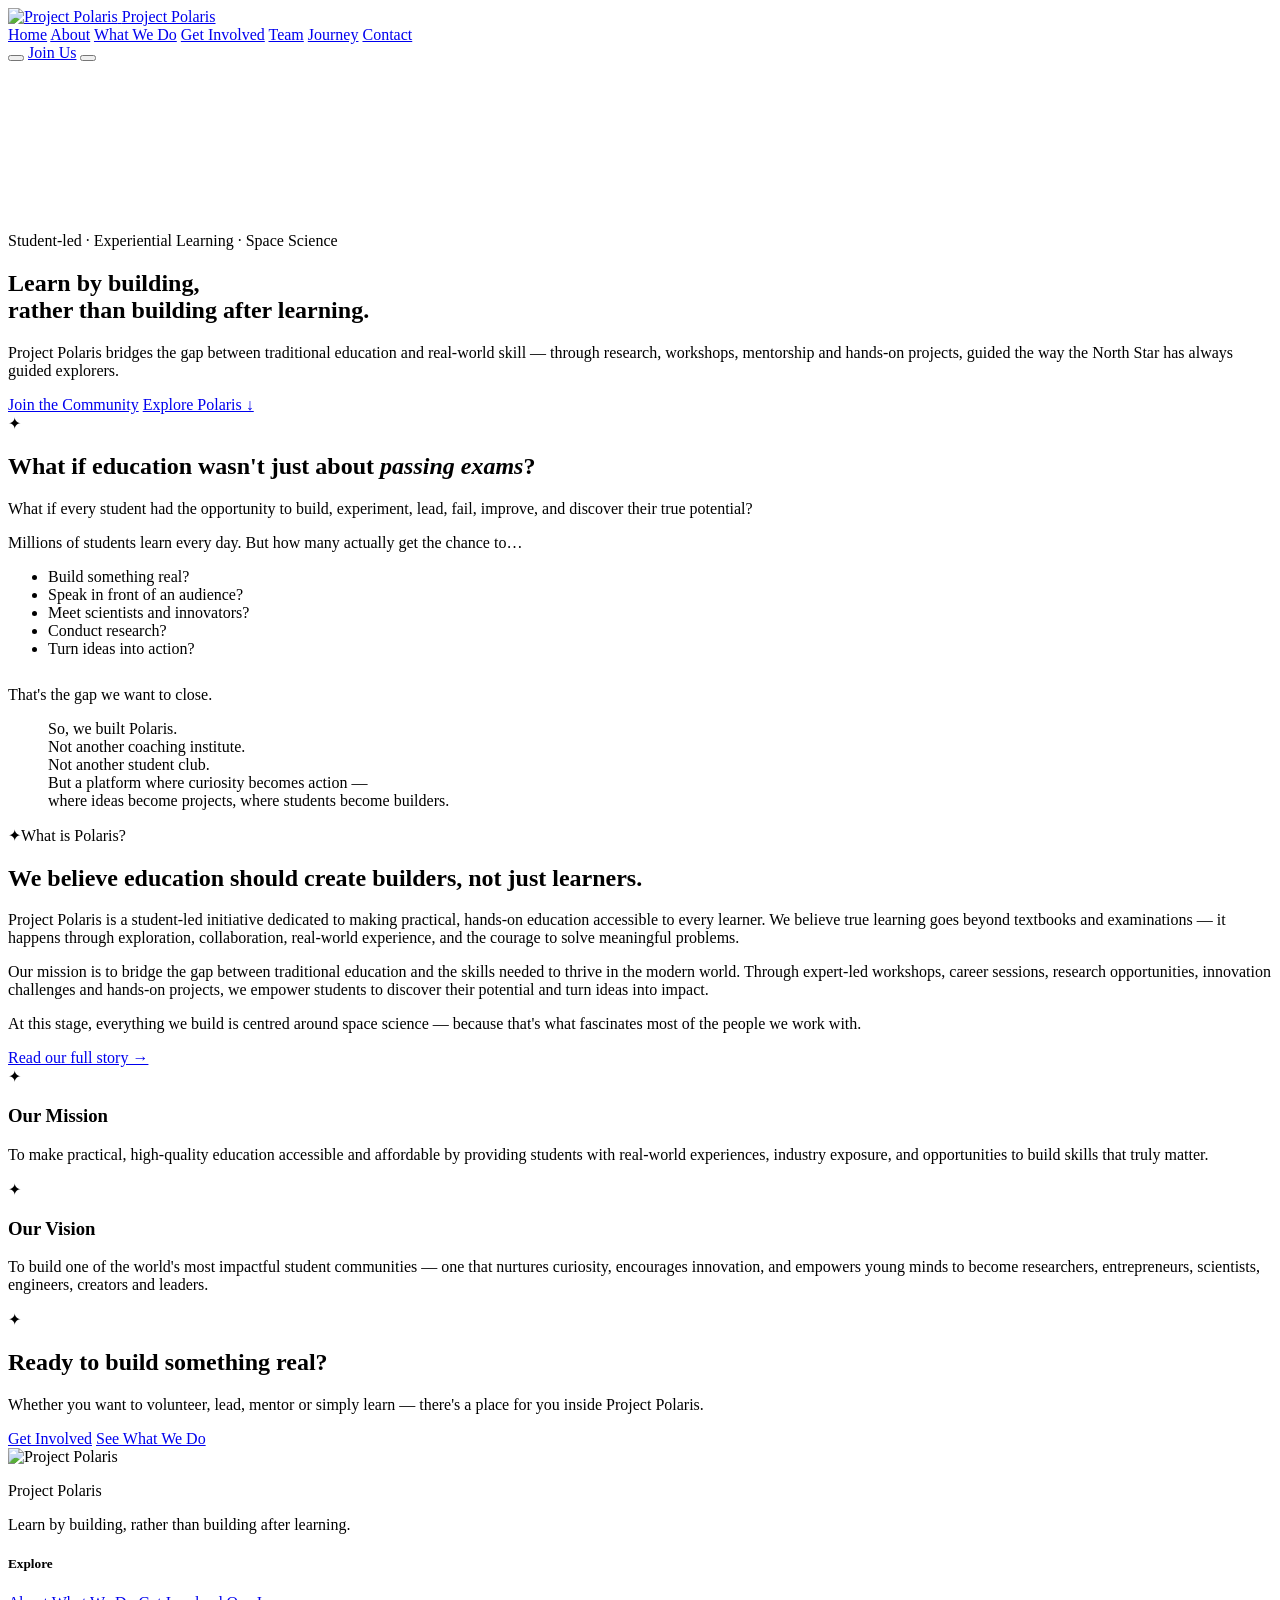
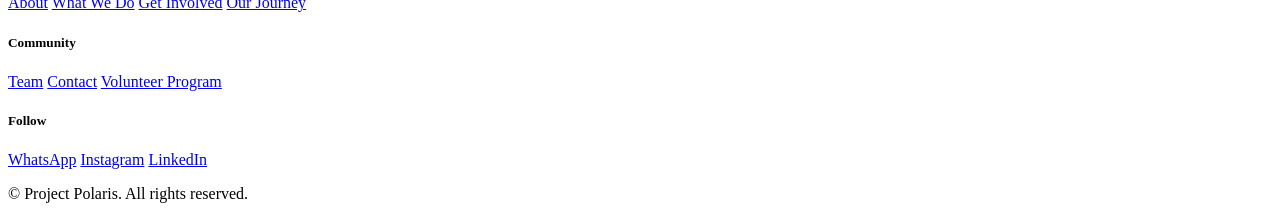
==== index.html @ df9d9ef0 "Rename index-2.html to index.html" ====
<!DOCTYPE html>
<html lang="en" data-theme="dark">
<head>
<meta charset="UTF-8">
<meta name="viewport" content="width=device-width, initial-scale=1.0">
<title>Home — Project Polaris</title>
<meta name="description" content="Project Polaris is a student-led experiential learning organisation bridging traditional education and real-world skill through research, workshops and mentorship.">
<link rel="icon" type="image/jpeg" href="assets/polaris-star.jpg">
<link rel="preconnect" href="https://fonts.googleapis.com">
<link rel="preconnect" href="https://fonts.gstatic.com" crossorigin>
<link href="https://fonts.googleapis.com/css2?family=Playfair+Display:ital,wght@0,500;0,600;0,700;1,500&family=Alice&display=swap" rel="stylesheet">
<link rel="stylesheet" href="css/style.css">
</head>
<body>
<header class="site-header" id="siteHeader">
  <div class="nav-wrap">
    <a href="index.html" class="brand">
      <img src="assets/polaris-star.jpg" alt="Project Polaris" class="brand-mark">
      <span class="brand-name">Project Polaris</span>
    </a>
    <nav class="primary-nav" id="primaryNav">
      <a href="index.html" class="active">Home</a>
      <a href="about.html">About</a>
      <a href="what-we-do.html">What We Do</a>
      <a href="get-involved.html">Get Involved</a>
      <a href="team.html">Team</a>
      <a href="journey.html">Journey</a>
      <a href="contact.html">Contact</a>
    </nav>
    <div class="nav-actions">
      <button class="theme-toggle" id="themeToggle" aria-label="Switch to light theme" title="Toggle theme">
        <span class="theme-toggle-track"><span class="theme-toggle-thumb"></span></span>
      </button>
      <a href="https://chat.whatsapp.com/FdbxPikc9aGLxiHu0gWqIX" target="_blank" rel="noopener" class="btn btn-primary nav-cta">Join Us</a>
      <button class="menu-btn" id="menuBtn" aria-label="Open menu" aria-expanded="false">
        <span></span><span></span><span></span>
      </button>
    </div>
  </div>
</header>

<section class="hero" id="top">
  <canvas id="starfield"></canvas>
  <div class="planet-scene" aria-hidden="true">
    <div class="planet"><div class="moon"></div></div>
    <div class="planet-ring"></div>
  </div>
  <div class="hero-inner">
    <p class="eyebrow reveal">Student-led · Experiential Learning · Space Science</p>
    <h1 class="hero-title reveal">Learn by building,<br>rather than building after learning.</h1>
    <p class="hero-sub reveal">Project Polaris bridges the gap between traditional education and real-world skill — through research, workshops, mentorship and hands-on projects, guided the way the North Star has always guided explorers.</p>
    <div class="hero-actions reveal">
      <a href="https://chat.whatsapp.com/FdbxPikc9aGLxiHu0gWqIX" target="_blank" rel="noopener" class="btn btn-primary">Join the Community</a>
      <a href="about.html" class="btn btn-ghost">Explore Polaris ↓</a>
    </div>
  </div>
</section>

<main>
<section class="section" id="gap">
  <div class="container narrow center">
    <span class="star-mark reveal">✦</span>
    <h2 class="reveal">What if education wasn't just about <em>passing exams</em>?</h2>
    <p class="lede reveal">What if every student had the opportunity to build, experiment, lead, fail, improve, and discover their true potential?</p>
    <p class="reveal">Millions of students learn every day. But how many actually get the chance to&hellip;</p>
    <ul class="why-list reveal">
      <li>Build something real?</li>
      <li>Speak in front of an audience?</li>
      <li>Meet scientists and innovators?</li>
      <li>Conduct research?</li>
      <li>Turn ideas into action?</li>
    </ul>
    <p class="note-line reveal" style="margin-top:28px;">That's the gap we want to close.</p>
  </div>
</section>

<section class="section section-dark" id="built">
  <div class="container narrow center">
    <blockquote class="pull-quote center reveal">
      So, we built Polaris.<br>
      Not another coaching institute.<br>
      Not another student club.<br>
      But a platform where curiosity becomes action —<br>
      where ideas become projects, where students become builders.
    </blockquote>
  </div>
</section>

<section class="section" id="what-is">
  <div class="container split">
    <div class="split-label reveal"><span class="star-mark">✦</span><span>What is Polaris?</span></div>
    <div class="split-body reveal">
      <h2>We believe education should create builders, not just learners.</h2>
      <p>Project Polaris is a student-led initiative dedicated to making practical, hands-on education accessible to every learner. We believe true learning goes beyond textbooks and examinations — it happens through exploration, collaboration, real-world experience, and the courage to solve meaningful problems.</p>
      <p>Our mission is to bridge the gap between traditional education and the skills needed to thrive in the modern world. Through expert-led workshops, career sessions, research opportunities, innovation challenges and hands-on projects, we empower students to discover their potential and turn ideas into impact.</p>
      <p class="note-line">At this stage, everything we build is centred around space science — because that's what fascinates most of the people we work with.</p>
      <a href="about.html" class="btn btn-ghost" style="margin-top:8px;">Read our full story →</a>
    </div>
  </div>
</section>

<section class="section section-dark" id="vm-teaser">
  <div class="container">
    <div class="vm-grid">
      <div class="vm-card reveal"><span class="star-mark">✦</span><h3>Our Mission</h3><p>To make practical, high-quality education accessible and affordable by providing students with real-world experiences, industry exposure, and opportunities to build skills that truly matter.</p></div>
      <div class="vm-card reveal"><span class="star-mark">✦</span><h3>Our Vision</h3><p>To build one of the world's most impactful student communities — one that nurtures curiosity, encourages innovation, and empowers young minds to become researchers, entrepreneurs, scientists, engineers, creators and leaders.</p></div>
    </div>
  </div>
</section>

<section class="cta-banner">
  <div class="container reveal">
    <span class="star-mark">✦</span>
    <h2>Ready to build something real?</h2>
    <p>Whether you want to volunteer, lead, mentor or simply learn — there's a place for you inside Project Polaris.</p>
    <div class="hero-actions center">
      <a href="get-involved.html" class="btn btn-primary">Get Involved</a>
      <a href="what-we-do.html" class="btn btn-ghost">See What We Do</a>
    </div>
  </div>
</section>
</main>
<footer class="site-footer">
  <div class="container footer-grid">
    <div class="footer-brand">
      <img src="assets/polaris-star.jpg" alt="Project Polaris" class="brand-mark">
      <p class="brand-name">Project Polaris</p>
      <p class="footer-tagline">Learn by building, rather than building after learning.</p>
    </div>
    <div class="footer-col">
      <h5>Explore</h5>
      <a href="about.html">About</a>
      <a href="what-we-do.html">What We Do</a>
      <a href="get-involved.html">Get Involved</a>
      <a href="journey.html">Our Journey</a>
    </div>
    <div class="footer-col">
      <h5>Community</h5>
      <a href="team.html">Team</a>
      <a href="contact.html">Contact</a>
      <a href="https://polaris-volunteer-program-8.my.canva.site" target="_blank" rel="noopener">Volunteer Program</a>
    </div>
    <div class="footer-col">
      <h5>Follow</h5>
      <a href="https://chat.whatsapp.com/FdbxPikc9aGLxiHu0gWqIX" target="_blank" rel="noopener">WhatsApp</a>
      <a href="https://www.instagram.com/project_polaris_?igsh=cGR3aGdkdjd2Y2hm" target="_blank" rel="noopener">Instagram</a>
      <a href="https://www.linkedin.com/company/nova-next-gen-of-vision-and-astronomy/" target="_blank" rel="noopener">LinkedIn</a>
    </div>
  </div>
  <div class="container footer-bottom">
    <p>&copy; <span id="year"></span> Project Polaris. All rights reserved.</p>
  </div>
</footer>
<script src="js/main.js"></script>
</body>
</html>
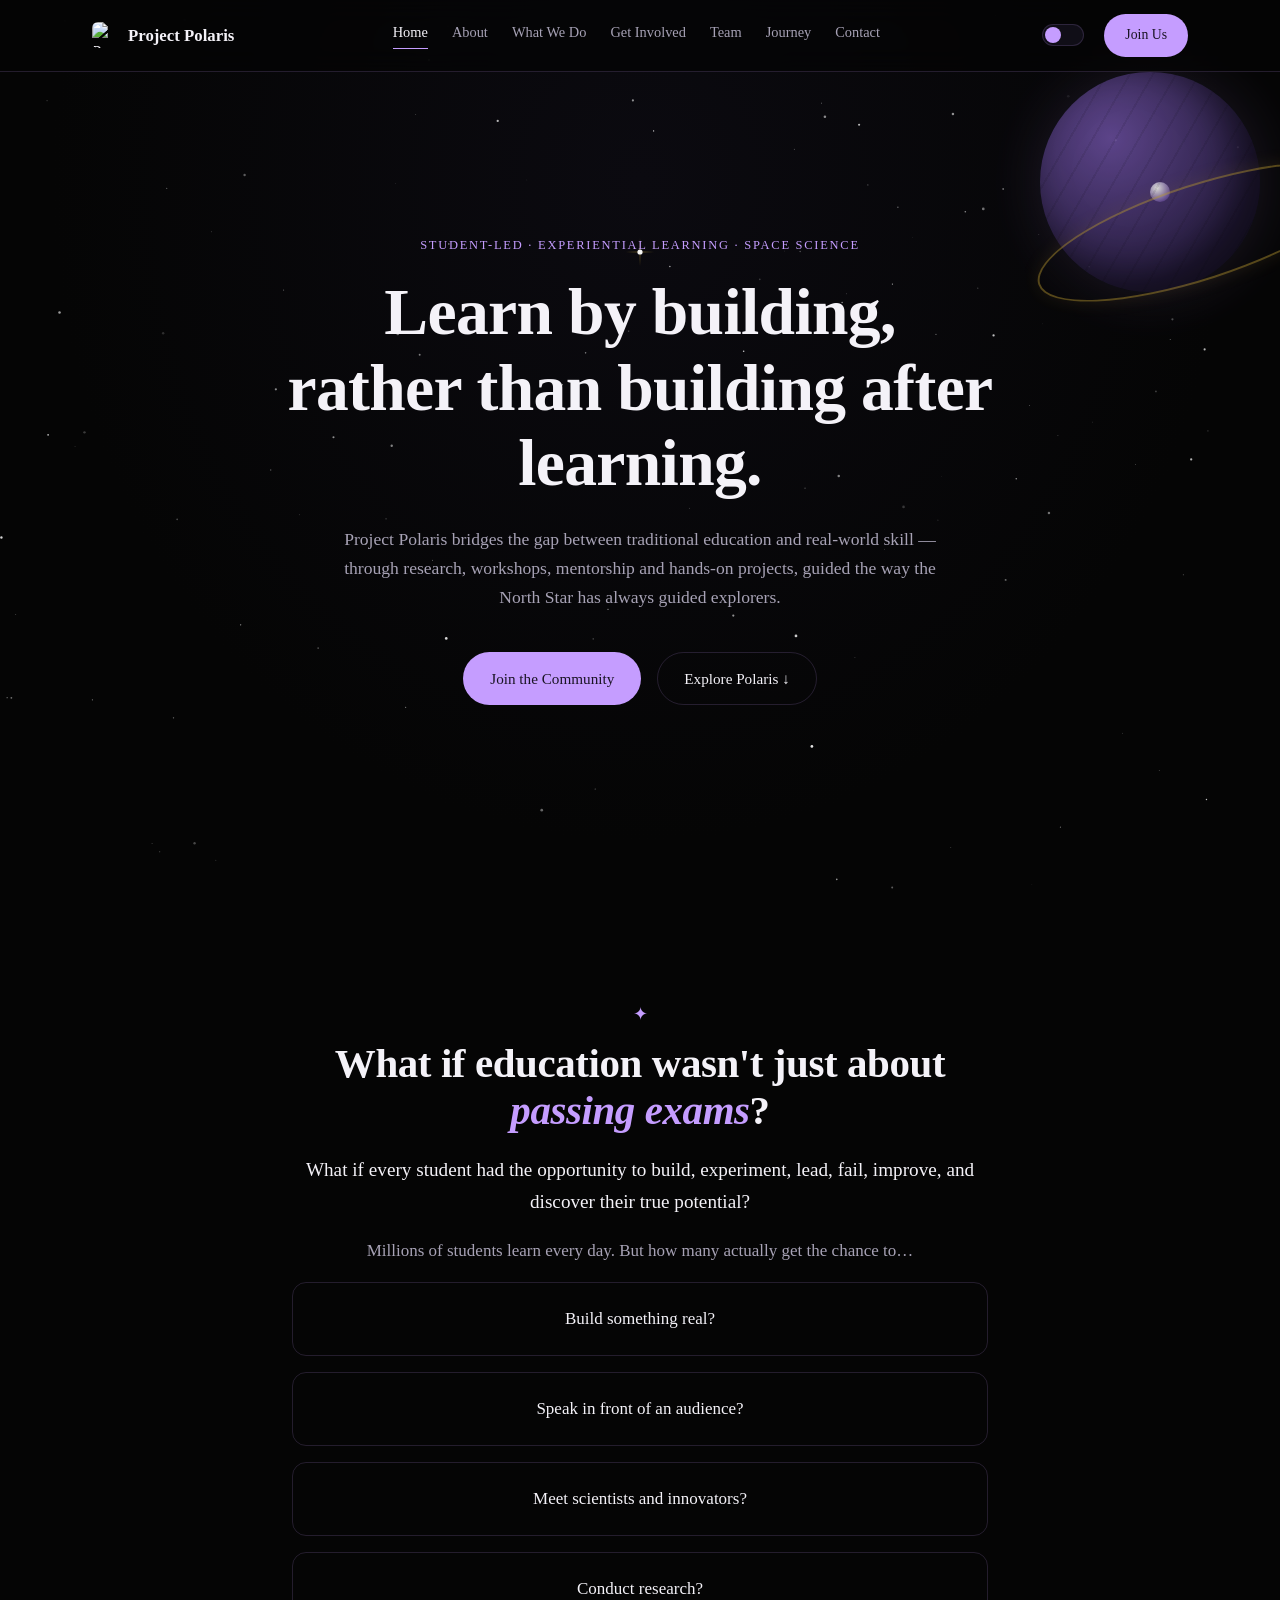
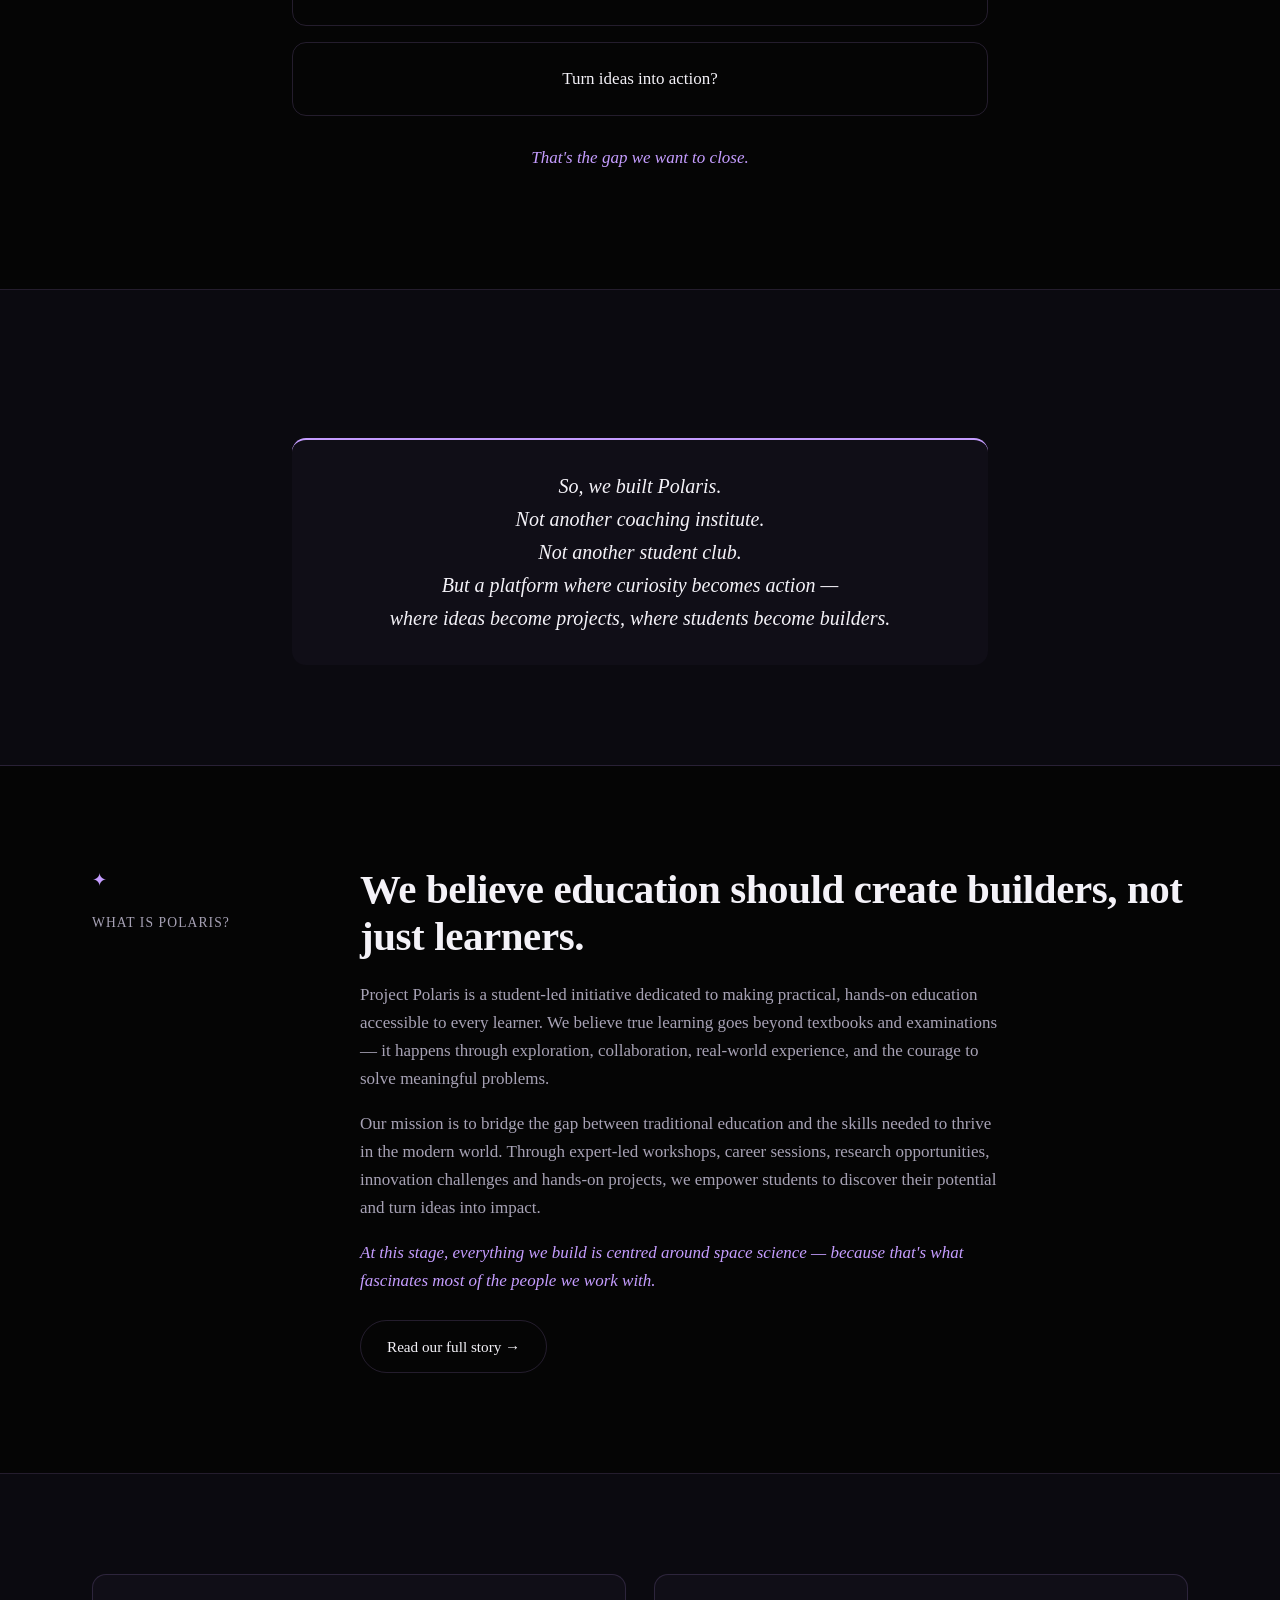
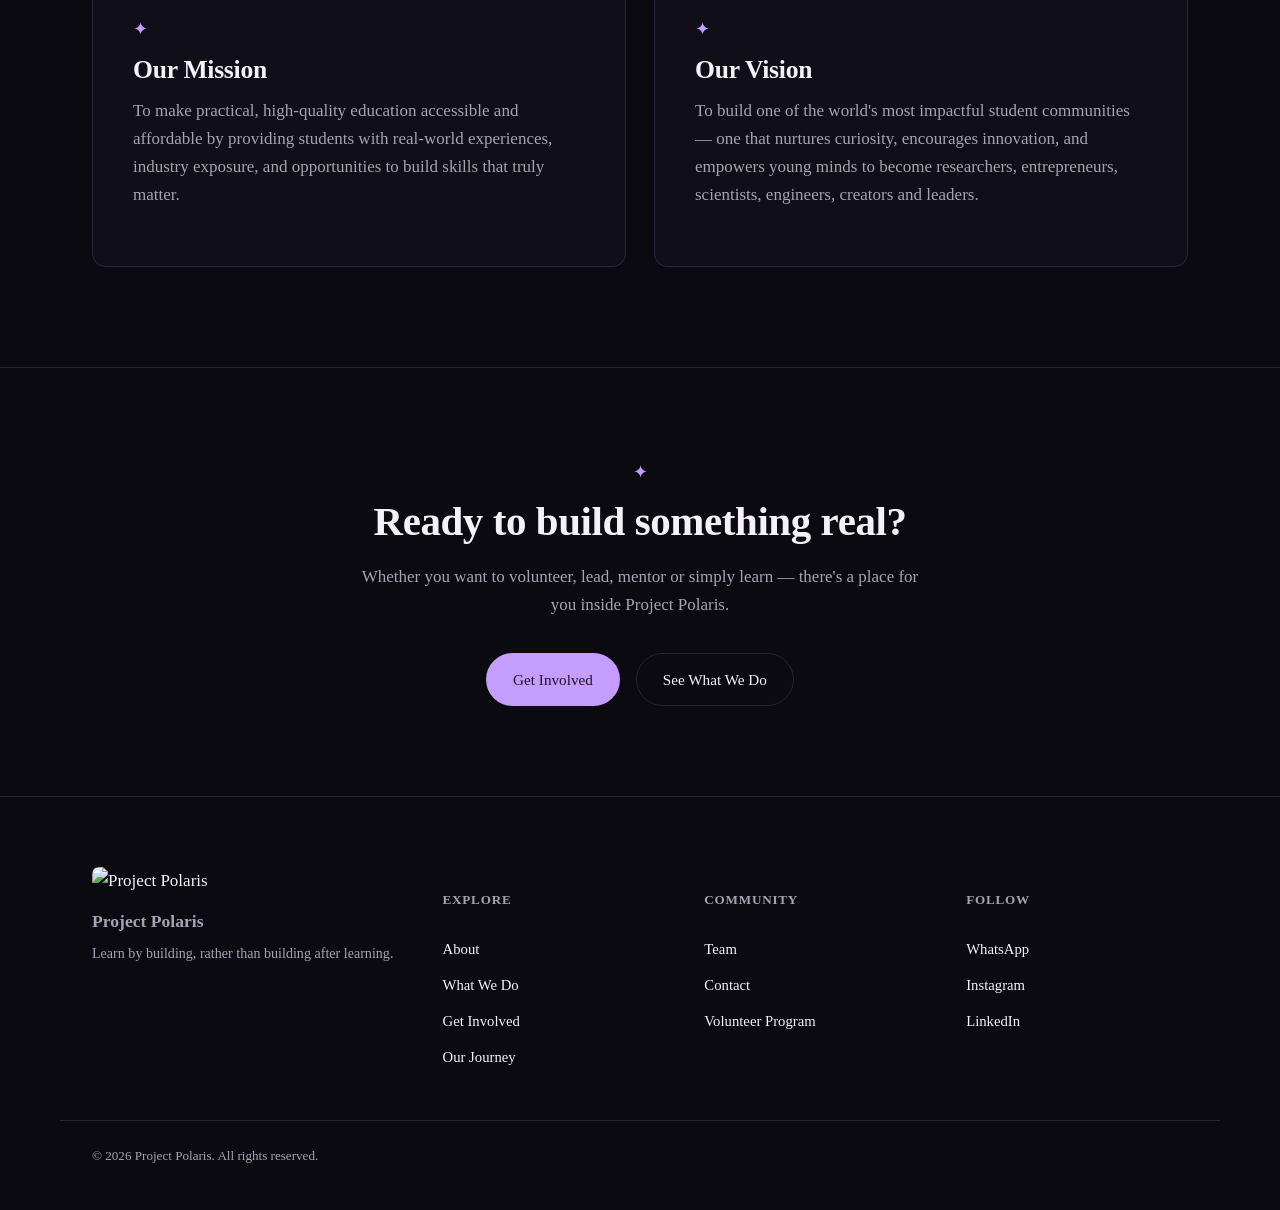
==== commit 8ba536fa: "Update index.html" ====
--- a/index.html
+++ b/index.html
@@ -9,7 +9,7 @@
 <link rel="preconnect" href="https://fonts.googleapis.com">
 <link rel="preconnect" href="https://fonts.gstatic.com" crossorigin>
 <link href="https://fonts.googleapis.com/css2?family=Playfair+Display:ital,wght@0,500;0,600;0,700;1,500&family=Alice&display=swap" rel="stylesheet">
-<link rel="stylesheet" href="css/style.css">
+<link rel="stylesheet" href="style-1.css">
 </head>
 <body>
 <header class="site-header" id="siteHeader">
@@ -151,6 +151,6 @@
     <p>&copy; <span id="year"></span> Project Polaris. All rights reserved.</p>
   </div>
 </footer>
-<script src="js/main.js"></script>
+<script src="script.js"></script>
 </body>
 </html>
--- a/style-1.css
+++ b/style-1.css
@@ -0,0 +1,332 @@
+/* =========================================================
+   Project Polaris — Stylesheet
+   Dark theme is default. Light theme via [data-theme="light"].
+   ========================================================= */
+
+:root {
+  --purple: #C59DFF;
+  --gold: #D4AF37;
+  --black: #050505;
+  --white: #FFFFFF;
+
+  --font-head: 'Playfair Display', serif;
+  --font-body: 'Alice', serif;
+
+  --radius: 14px;
+  --max-width: 1160px;
+  --ease: cubic-bezier(0.16, 1, 0.3, 1);
+}
+
+:root,
+[data-theme="dark"] {
+  --bg: #050505;
+  --bg-alt: #0B0A10;
+  --surface: #100E17;
+  --text: #F4F2F8;
+  --text-muted: #A7A2B5;
+  --line: rgba(197, 157, 255, 0.16);
+  --accent: var(--purple);
+  --accent-contrast: #1A1424;
+  --star-color: 255, 255, 255;
+  --planet-a: #2A1F45;
+  --planet-b: #6B4FA0;
+}
+
+[data-theme="light"] {
+  --bg: #FBFAF8;
+  --bg-alt: #F2EEFB;
+  --surface: #FFFFFF;
+  --text: #17141F;
+  --text-muted: #5B5567;
+  --line: rgba(19, 12, 36, 0.1);
+  --accent: #7A4FD1;
+  --accent-contrast: #FFFFFF;
+  --star-color: 122, 79, 209;
+  --planet-a: #D9C9FA;
+  --planet-b: #B79CEF;
+}
+
+* { box-sizing: border-box; }
+html { scroll-behavior: smooth; }
+
+@media (prefers-reduced-motion: reduce) {
+  html { scroll-behavior: auto; }
+  * { animation-duration: 0.001ms !important; animation-iteration-count: 1 !important; transition-duration: 0.001ms !important; scroll-behavior: auto !important; }
+}
+
+body {
+  margin: 0;
+  background: var(--bg);
+  color: var(--text);
+  font-family: var(--font-body);
+  font-size: 17px;
+  line-height: 1.65;
+  -webkit-font-smoothing: antialiased;
+  transition: background 0.4s var(--ease), color 0.4s var(--ease);
+  overflow-x: hidden;
+}
+
+h1, h2, h3, h4 { font-family: var(--font-head); font-weight: 600; line-height: 1.15; margin: 0 0 0.5em; letter-spacing: -0.01em; }
+h2 { font-size: clamp(1.9rem, 3.2vw, 2.6rem); }
+h3 { font-size: clamp(1.35rem, 2vw, 1.7rem); }
+h4 { font-size: 1.15rem; }
+p { margin: 0 0 1em; color: var(--text-muted); }
+a { color: inherit; text-decoration: none; }
+em { color: var(--accent); font-style: italic; }
+
+.container { max-width: var(--max-width); margin: 0 auto; padding: 0 32px; }
+.container.narrow { max-width: 760px; }
+.container.center { text-align: center; }
+
+.star-mark { display: inline-block; color: var(--accent); font-size: 1.1rem; margin-bottom: 0.6em; }
+
+/* ---------- Buttons ---------- */
+.btn { display: inline-flex; align-items: center; gap: 8px; padding: 13px 26px; border-radius: 999px; font-family: var(--font-body); font-size: 0.95rem; border: 1px solid transparent; cursor: pointer; transition: transform 0.25s var(--ease), background 0.25s var(--ease), border-color 0.25s var(--ease), color 0.25s var(--ease); white-space: nowrap; }
+.btn:hover { transform: translateY(-2px); }
+.btn-primary { background: var(--accent); color: var(--accent-contrast); }
+.btn-primary:hover { background: var(--gold); color: #1A1424; }
+.btn-ghost { background: transparent; border-color: var(--line); color: var(--text); }
+.btn-ghost:hover { border-color: var(--accent); color: var(--accent); }
+.btn-sm { padding: 8px 18px; font-size: 0.85rem; }
+
+/* ================= HEADER / NAV ================= */
+.site-header { position: fixed; top: 0; left: 0; right: 0; z-index: 100; backdrop-filter: blur(14px); background: color-mix(in srgb, var(--bg) 72%, transparent); border-bottom: 1px solid var(--line); }
+.nav-wrap { max-width: var(--max-width); margin: 0 auto; padding: 14px 32px; display: flex; align-items: center; justify-content: space-between; gap: 24px; }
+.brand { display: flex; align-items: center; gap: 10px; }
+.brand-mark { width: 26px; height: 26px; border-radius: 6px; object-fit: cover; }
+.brand-name { font-family: var(--font-head); font-size: 1.05rem; font-weight: 600; }
+
+.primary-nav { display: flex; gap: 24px; }
+.primary-nav a { font-size: 0.9rem; color: var(--text-muted); position: relative; padding-bottom: 4px; transition: color 0.2s var(--ease); }
+.primary-nav a:hover, .primary-nav a.active { color: var(--text); }
+.primary-nav a::after { content: ''; position: absolute; left: 0; right: 100%; bottom: 0; height: 1px; background: var(--accent); transition: right 0.3s var(--ease); }
+.primary-nav a:hover::after, .primary-nav a.active::after { right: 0; }
+
+.nav-actions { display: flex; align-items: center; gap: 16px; }
+.nav-cta { padding: 9px 20px; font-size: 0.86rem; }
+
+.theme-toggle { background: none; border: none; cursor: pointer; padding: 4px; }
+.theme-toggle-track { display: block; width: 42px; height: 22px; border-radius: 999px; background: var(--surface); border: 1px solid var(--line); position: relative; transition: background 0.3s var(--ease); }
+.theme-toggle-thumb { position: absolute; top: 2px; left: 2px; width: 16px; height: 16px; border-radius: 50%; background: var(--accent); transition: transform 0.3s var(--ease), background 0.3s var(--ease); }
+[data-theme="light"] .theme-toggle-thumb { transform: translateX(20px); }
+
+.menu-btn { display: none; flex-direction: column; gap: 5px; background: none; border: none; cursor: pointer; padding: 6px; }
+.menu-btn span { width: 22px; height: 1.5px; background: var(--text); transition: 0.3s var(--ease); }
+
+/* ================= HERO (home) ================= */
+.hero { position: relative; min-height: 100vh; display: flex; align-items: center; background: radial-gradient(ellipse at 50% 20%, var(--bg-alt), var(--bg) 65%); overflow: hidden; }
+#starfield { position: absolute; inset: 0; width: 100%; height: 100%; }
+.hero-inner { position: relative; z-index: 2; max-width: 860px; margin: 0 auto; padding: 150px 32px 110px; text-align: center; }
+.eyebrow { font-family: var(--font-body); letter-spacing: 0.14em; text-transform: uppercase; font-size: 0.78rem; color: var(--accent); margin-bottom: 20px; }
+.hero-title { font-size: clamp(2.3rem, 5.6vw, 4.1rem); margin-bottom: 24px; }
+.hero-sub { font-size: 1.1rem; max-width: 620px; margin: 0 auto 40px; }
+.hero-actions { display: flex; gap: 16px; justify-content: center; flex-wrap: wrap; }
+.hero-actions.center { justify-content: center; }
+
+/* ---------- Page hero (inner pages, shorter) ---------- */
+.page-hero { position: relative; padding: 150px 0 90px; overflow: hidden; background: radial-gradient(ellipse at 50% 0%, var(--bg-alt), var(--bg) 70%); border-bottom: 1px solid var(--line); }
+.page-hero .container { position: relative; z-index: 2; }
+.page-hero .eyebrow { margin-bottom: 14px; }
+.page-hero h1 { font-size: clamp(2rem, 4.4vw, 3.1rem); margin-bottom: 14px; }
+.page-hero p { max-width: 620px; font-size: 1.05rem; }
+#starfield-small { position: absolute; inset: 0; width: 100%; height: 100%; z-index: 1; }
+
+/* reveal */
+.reveal { opacity: 0; transform: translateY(18px); transition: opacity 0.8s var(--ease), transform 0.8s var(--ease); }
+.reveal.in { opacity: 1; transform: translateY(0); }
+
+/* ================= PLANET VISUAL ================= */
+.planet-scene { position: absolute; top: 8%; right: -80px; width: 320px; height: 320px; pointer-events: none; z-index: 1; opacity: 0.85; }
+.planet-scene.left { right: auto; left: -100px; }
+.planet {
+  position: absolute; width: 220px; height: 220px; border-radius: 50%;
+  background: radial-gradient(circle at 32% 30%, var(--planet-b), var(--planet-a) 70%);
+  box-shadow: inset -18px -14px 40px rgba(0,0,0,0.55), 0 0 60px rgba(197,157,255,0.15);
+  animation: planet-float 9s ease-in-out infinite, planet-spin 60s linear infinite;
+}
+.planet::after {
+  content: '';
+  position: absolute; inset: 0; border-radius: 50%;
+  background: repeating-linear-gradient(120deg, transparent 0 18px, rgba(0,0,0,0.08) 18px 20px);
+}
+.planet-ring {
+  position: absolute; top: 50%; left: 50%; width: 340px; height: 96px;
+  border: 2px solid rgba(212,175,55,0.45);
+  border-radius: 50%;
+  transform: translate(-50%, -50%) rotate(-18deg);
+  box-shadow: 0 0 18px rgba(212,175,55,0.12);
+}
+.moon {
+  position: absolute; width: 20px; height: 20px; border-radius: 50%;
+  background: radial-gradient(circle at 35% 30%, var(--white), var(--planet-b) 75%);
+  top: 50%; left: 50%;
+  transform-origin: -120px 10px;
+  animation: moon-orbit 14s linear infinite;
+}
+@keyframes planet-float { 0%, 100% { transform: translateY(0); } 50% { transform: translateY(-16px); } }
+@keyframes planet-spin { from { filter: hue-rotate(0deg); } to { filter: hue-rotate(8deg); } }
+@keyframes moon-orbit { from { transform: rotate(0deg) translateX(140px) rotate(0deg); } to { transform: rotate(360deg) translateX(140px) rotate(-360deg); } }
+@media (prefers-reduced-motion: reduce) { .planet, .moon { animation: none; } }
+@media (max-width: 880px) { .planet-scene { display: none; } }
+
+/* ================= SECTIONS ================= */
+.section { padding: 100px 0; border-bottom: 1px solid var(--line); }
+.section-dark { background: var(--bg-alt); }
+.section-head { text-align: center; max-width: 640px; margin: 0 auto 56px; }
+.section-sub { font-size: 1.02rem; }
+
+.split { display: grid; grid-template-columns: 220px 1fr; gap: 48px; margin-bottom: 90px; }
+.split:last-child { margin-bottom: 0; }
+.split-label { display: flex; flex-direction: column; gap: 6px; font-size: 0.85rem; letter-spacing: 0.08em; text-transform: uppercase; color: var(--text-muted); }
+.split-body p { max-width: 640px; }
+.note-line { color: var(--accent); font-style: italic; }
+
+.lede { font-size: 1.2rem; color: var(--text); }
+.pull-quote { margin: 48px 0 0; padding: 30px 34px; border-left: 2px solid var(--accent); font-family: var(--font-head); font-style: italic; font-size: 1.25rem; color: var(--text); background: var(--surface); border-radius: 0 var(--radius) var(--radius) 0; }
+.pull-quote.center { text-align: center; border-left: none; border-top: 2px solid var(--accent); border-radius: var(--radius); }
+
+/* vision / mission */
+.vm-grid { display: grid; grid-template-columns: 1fr 1fr; gap: 28px; }
+.vm-card { padding: 40px; border: 1px solid var(--line); border-radius: var(--radius); background: var(--surface); }
+
+/* values */
+.values-grid { display: grid; grid-template-columns: repeat(4, 1fr); gap: 1px; background: var(--line); border: 1px solid var(--line); border-radius: var(--radius); overflow: hidden; }
+.value-item { background: var(--bg-alt); padding: 30px 26px; }
+.value-item h4 { margin-bottom: 8px; font-size: 1.02rem; }
+.value-item p { font-size: 0.92rem; margin: 0; }
+
+/* cards */
+.cards-grid { display: grid; grid-template-columns: repeat(3, 1fr); gap: 24px; }
+.cards-grid.cols-4 { grid-template-columns: repeat(4, 1fr); }
+.card { padding: 32px; border: 1px solid var(--line); border-radius: var(--radius); background: var(--surface); transition: border-color 0.3s var(--ease), transform 0.3s var(--ease); }
+.card:hover { border-color: var(--accent); transform: translateY(-4px); }
+
+/* departments */
+.dept-grid { display: grid; grid-template-columns: repeat(3, 1fr); gap: 24px; margin-bottom: 80px; }
+.dept-item { padding: 32px 0; border-top: 2px solid var(--accent); }
+
+.recognition { text-align: center; }
+.chip-list { list-style: none; padding: 0; margin: 32px 0 0; display: flex; flex-wrap: wrap; gap: 12px; justify-content: center; }
+.chip-list li { padding: 9px 18px; border-radius: 999px; border: 1px solid var(--line); font-size: 0.88rem; color: var(--text-muted); }
+
+/* ---------- Animated stats ---------- */
+.stat-grid { display: grid; grid-template-columns: repeat(4, 1fr); gap: 1px; background: var(--line); border: 1px solid var(--line); border-radius: var(--radius); overflow: hidden; }
+.stat-card { background: var(--bg-alt); padding: 34px 20px; text-align: center; }
+.stat-number { font-family: var(--font-head); font-size: 2.3rem; color: var(--accent); display: block; }
+.stat-label { font-size: 0.82rem; letter-spacing: 0.04em; text-transform: uppercase; color: var(--text-muted); margin-top: 6px; }
+
+/* ---------- Ongoing projects ---------- */
+.project-list { display: flex; flex-direction: column; gap: 18px; }
+.project-item { display: flex; justify-content: space-between; align-items: flex-start; gap: 20px; padding: 26px 30px; border: 1px solid var(--line); border-radius: var(--radius); background: var(--surface); flex-wrap: wrap; }
+.project-item h4 { margin-bottom: 6px; }
+.project-item p { margin: 0; max-width: 560px; }
+.project-meta { display: flex; align-items: center; gap: 14px; }
+.status-badge { padding: 5px 14px; border-radius: 999px; font-size: 0.76rem; letter-spacing: 0.04em; text-transform: uppercase; white-space: nowrap; }
+.status-badge.active { background: rgba(120, 200, 140, 0.15); color: #7ED09B; }
+.status-badge.progress { background: rgba(212,175,55,0.15); color: var(--gold); }
+
+/* ---------- Opportunities / who can join ---------- */
+.opportunity-grid { display: grid; grid-template-columns: repeat(2, 1fr); gap: 20px; }
+.opportunity-card { padding: 28px 30px; border: 1px solid var(--line); border-radius: var(--radius); background: var(--surface); }
+.opportunity-tag { display: inline-block; padding: 6px 16px; border: 1px solid var(--accent); color: var(--accent); border-radius: 999px; font-size: 0.8rem; margin-bottom: 14px; }
+.who-grid { display: grid; grid-template-columns: repeat(5, 1fr); gap: 16px; }
+.who-item { text-align: center; padding: 26px 12px; border: 1px solid var(--line); border-radius: var(--radius); background: var(--surface); font-size: 0.88rem; }
+.who-item .who-icon { font-size: 1.6rem; color: var(--accent); display: block; margin-bottom: 10px; }
+.why-list { list-style: none; padding: 0; margin: 0; display: flex; flex-direction: column; gap: 16px; }
+.why-list li { padding: 22px 28px; border: 1px solid var(--line); border-radius: var(--radius); }
+.why-list h4 { margin-bottom: 6px; }
+.why-list p { margin: 0; }
+
+/* timeline */
+.timeline { list-style: none; margin: 0; padding: 0; position: relative; }
+.timeline::before { content: ''; position: absolute; left: 84px; top: 6px; bottom: 6px; width: 1px; background: var(--line); }
+.timeline li { display: grid; grid-template-columns: 84px 1fr; gap: 32px; padding-bottom: 44px; position: relative; }
+.timeline li:last-child { padding-bottom: 0; }
+.tl-date { font-family: var(--font-head); font-size: 0.95rem; color: var(--accent); text-align: right; padding-top: 2px; }
+.tl-body { position: relative; padding-left: 32px; }
+.tl-body::before { content: '✦'; position: absolute; left: -5px; top: 0; color: var(--gold); font-size: 0.9rem; background: var(--bg); }
+.tl-body h4 { margin-bottom: 6px; }
+.tl-body p { margin: 0; }
+
+.two-col { display: grid; grid-template-columns: 1fr 1fr; gap: 60px; }
+.check-list { list-style: none; padding: 0; margin: 0; }
+.check-list li { padding: 12px 0 12px 26px; border-bottom: 1px solid var(--line); position: relative; color: var(--text-muted); }
+.check-list li::before { content: '—'; position: absolute; left: 0; color: var(--accent); }
+.check-list li:last-child { border-bottom: none; }
+
+/* team */
+.team-grid { display: grid; grid-template-columns: repeat(3, 1fr); gap: 28px; }
+.team-card { text-align: center; }
+.team-photo { width: 130px; height: 130px; border-radius: 50%; margin: 0 auto 16px; background: var(--surface); border: 1px solid var(--line); display: flex; align-items: center; justify-content: center; font-family: var(--font-head); font-size: 1.6rem; color: var(--accent); background-size: cover; background-position: center; }
+.team-role { font-size: 0.88rem; color: var(--accent); margin: 0; }
+.team-note { text-align: center; margin-top: 40px; font-size: 0.85rem; color: var(--text-muted); }
+.team-note code { background: var(--surface); padding: 2px 8px; border-radius: 6px; }
+
+/* join / contact */
+.join-grid { display: grid; grid-template-columns: 0.85fr 1.15fr; gap: 40px; }
+.join-links { display: flex; flex-direction: column; gap: 12px; }
+.join-link { display: flex; justify-content: space-between; align-items: center; padding: 20px 26px; border: 1px solid var(--line); border-radius: var(--radius); transition: border-color 0.25s var(--ease), background 0.25s var(--ease); }
+.join-link:hover { border-color: var(--accent); background: var(--surface); }
+.join-link .arrow { color: var(--accent); transition: transform 0.25s var(--ease); }
+.join-link:hover .arrow { transform: translateX(4px); }
+
+.contact-info { display: flex; flex-direction: column; gap: 14px; margin-bottom: 30px; }
+.contact-info a { color: var(--text); }
+.contact-info a:hover { color: var(--accent); }
+
+.enquiry-form { padding: 36px; border: 1px solid var(--line); border-radius: var(--radius); background: var(--surface); }
+.enquiry-form h3 { margin-bottom: 24px; }
+.form-row { margin-bottom: 18px; display: flex; flex-direction: column; gap: 8px; }
+.form-row label { font-size: 0.85rem; color: var(--text-muted); }
+.form-row input, .form-row select, .form-row textarea { font-family: var(--font-body); font-size: 0.95rem; padding: 12px 14px; border-radius: 8px; border: 1px solid var(--line); background: var(--bg); color: var(--text); resize: vertical; }
+.form-row input:focus, .form-row select:focus, .form-row textarea:focus { outline: 2px solid var(--accent); outline-offset: 1px; }
+.form-submit { width: 100%; justify-content: center; border: none; }
+.form-status { margin: 14px 0 0; font-size: 0.88rem; color: var(--accent); min-height: 1.2em; }
+.hp-field { position: absolute; left: -9999px; }
+
+/* CTA banner */
+.cta-banner { text-align: center; padding: 90px 0; background: var(--bg-alt); }
+.cta-banner h2 { margin-bottom: 18px; }
+.cta-banner p { max-width: 560px; margin: 0 auto 34px; }
+
+/* ================= FOOTER ================= */
+.site-footer { padding: 70px 0 30px; background: var(--bg-alt); border-top: 1px solid var(--line); }
+.footer-grid { display: grid; grid-template-columns: 1.4fr 1fr 1fr 1fr; gap: 40px; margin-bottom: 50px; }
+.footer-brand .brand-mark { width: 30px; height: 30px; border-radius: 7px; margin-bottom: 12px; }
+.footer-brand .brand-name { font-family: var(--font-head); font-size: 1.1rem; margin: 0 0 6px; }
+.footer-tagline { font-size: 0.88rem; margin: 0; }
+.footer-col h5 { font-size: 0.82rem; text-transform: uppercase; letter-spacing: 0.06em; color: var(--text-muted); margin-bottom: 14px; }
+.footer-col { display: flex; flex-direction: column; gap: 12px; font-size: 0.92rem; }
+.footer-col a:hover { color: var(--accent); }
+.footer-bottom { border-top: 1px solid var(--line); padding-top: 24px; font-size: 0.82rem; color: var(--text-muted); }
+
+/* ================= RESPONSIVE ================= */
+@media (max-width: 880px) {
+  .primary-nav { display: none; }
+  .menu-btn { display: flex; }
+  .nav-cta { display: none; }
+  .site-header.nav-open .primary-nav { display: flex; flex-direction: column; gap: 0; position: absolute; top: 100%; left: 0; right: 0; background: var(--bg); border-bottom: 1px solid var(--line); padding: 8px 32px 20px; }
+  .site-header.nav-open .primary-nav a { padding: 14px 0; border-bottom: 1px solid var(--line); }
+
+  .split, .two-col, .join-grid { grid-template-columns: 1fr; }
+  .split-label { flex-direction: row; align-items: center; }
+  .vm-grid, .cards-grid, .cards-grid.cols-4, .dept-grid, .opportunity-grid { grid-template-columns: 1fr; }
+  .values-grid, .stat-grid, .who-grid { grid-template-columns: repeat(2, 1fr); }
+  .team-grid { grid-template-columns: repeat(2, 1fr); }
+  .footer-grid { grid-template-columns: 1fr 1fr; gap: 30px; }
+  .timeline::before { left: 6px; }
+  .timeline li { grid-template-columns: 14px 1fr; gap: 18px; }
+  .tl-date { display: none; }
+  .tl-body::before { left: -13px; }
+  .project-item { flex-direction: column; }
+}
+
+@media (max-width: 520px) {
+  .container { padding: 0 20px; }
+  .section { padding: 74px 0; }
+  .values-grid, .team-grid, .stat-grid, .who-grid { grid-template-columns: 1fr; }
+  .hero-actions { flex-direction: column; align-items: stretch; }
+  .footer-grid { grid-template-columns: 1fr; }
+}
+
+a:focus-visible, button:focus-visible, input:focus-visible, select:focus-visible, textarea:focus-visible { outline: 2px solid var(--accent); outline-offset: 2px; }
